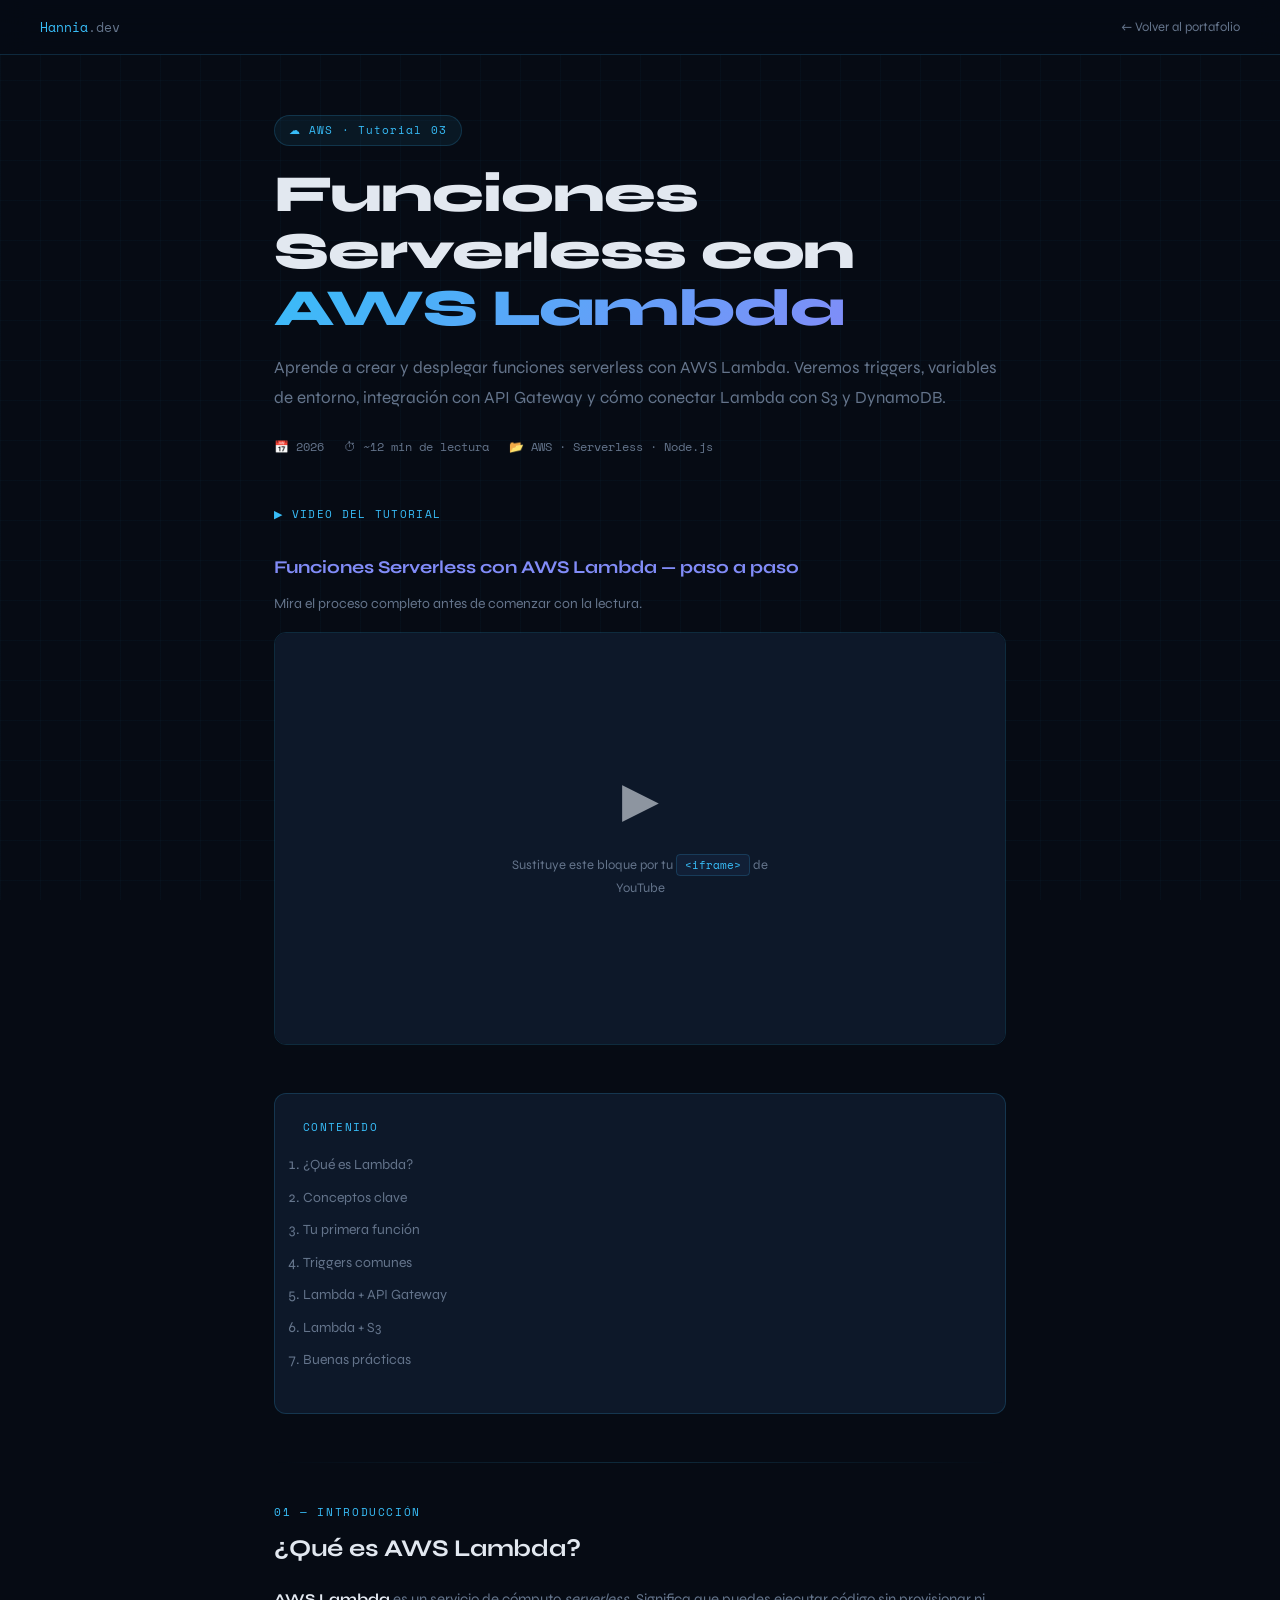
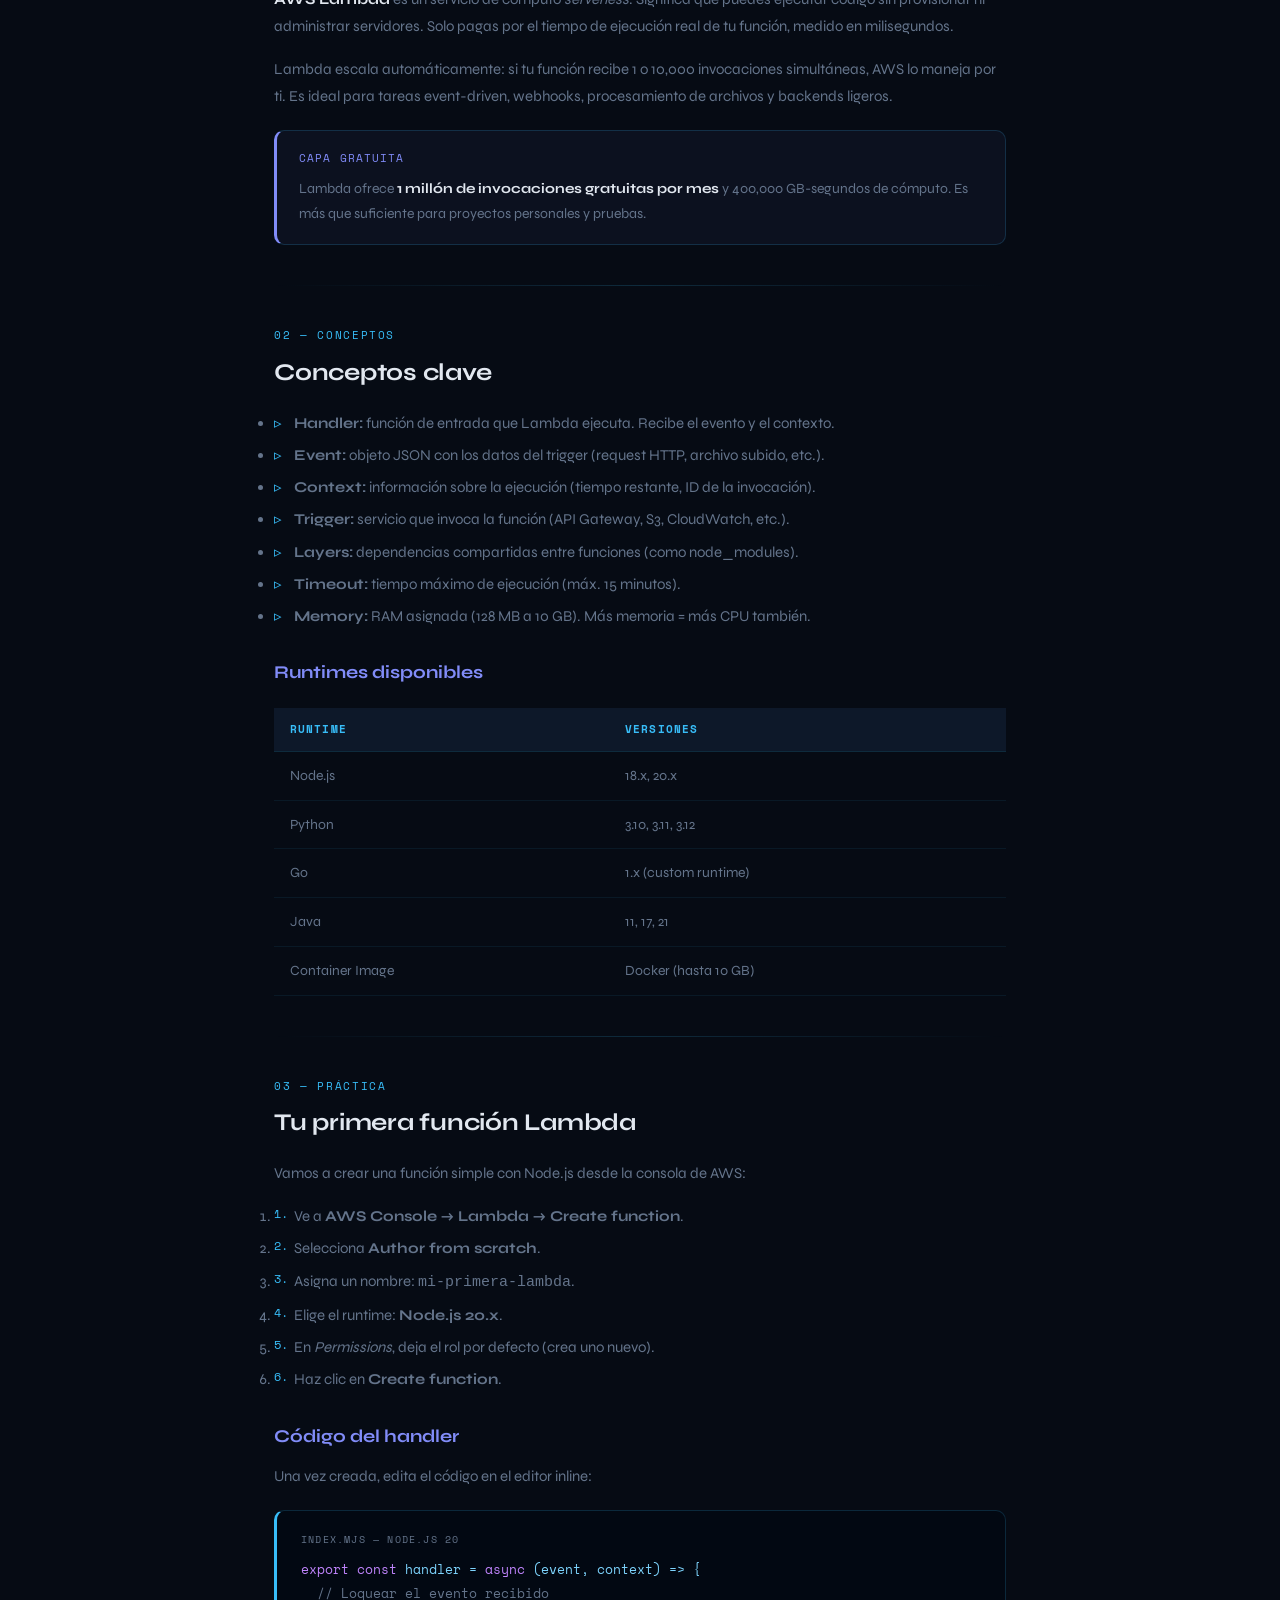
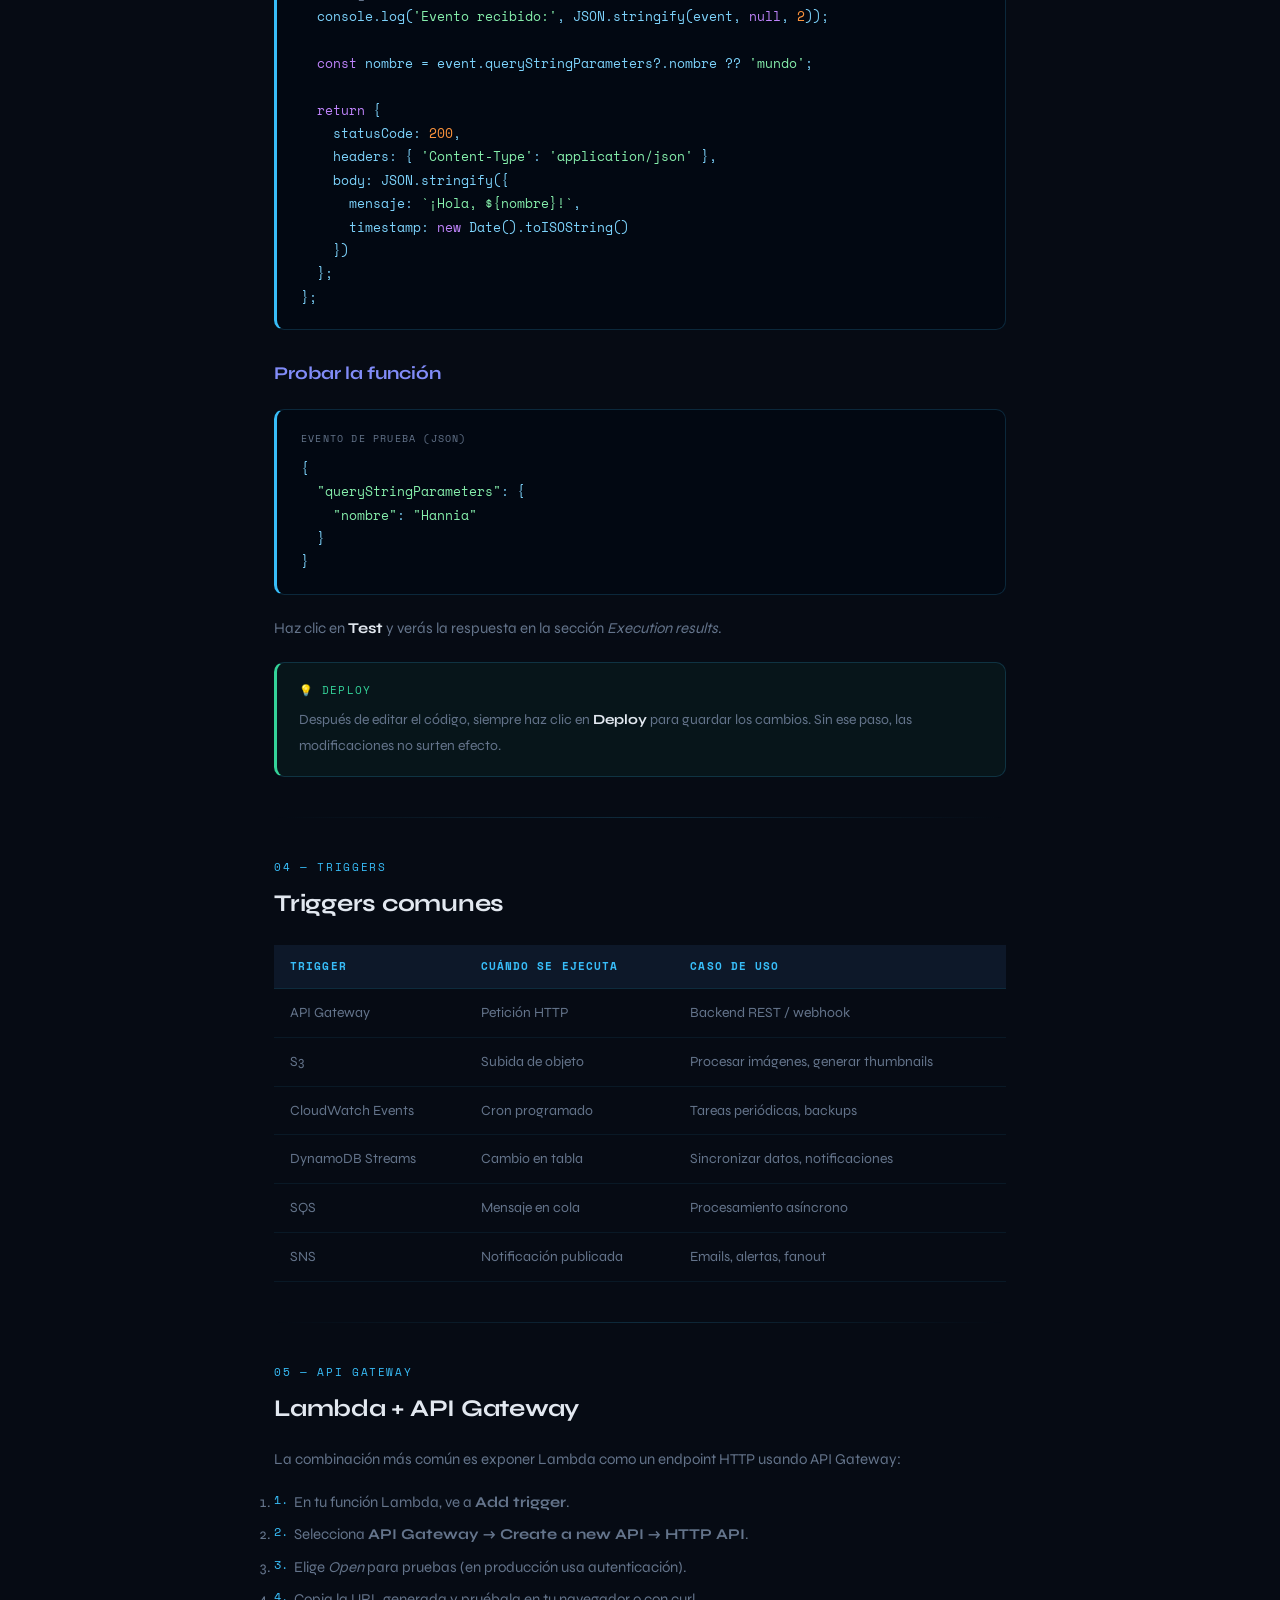
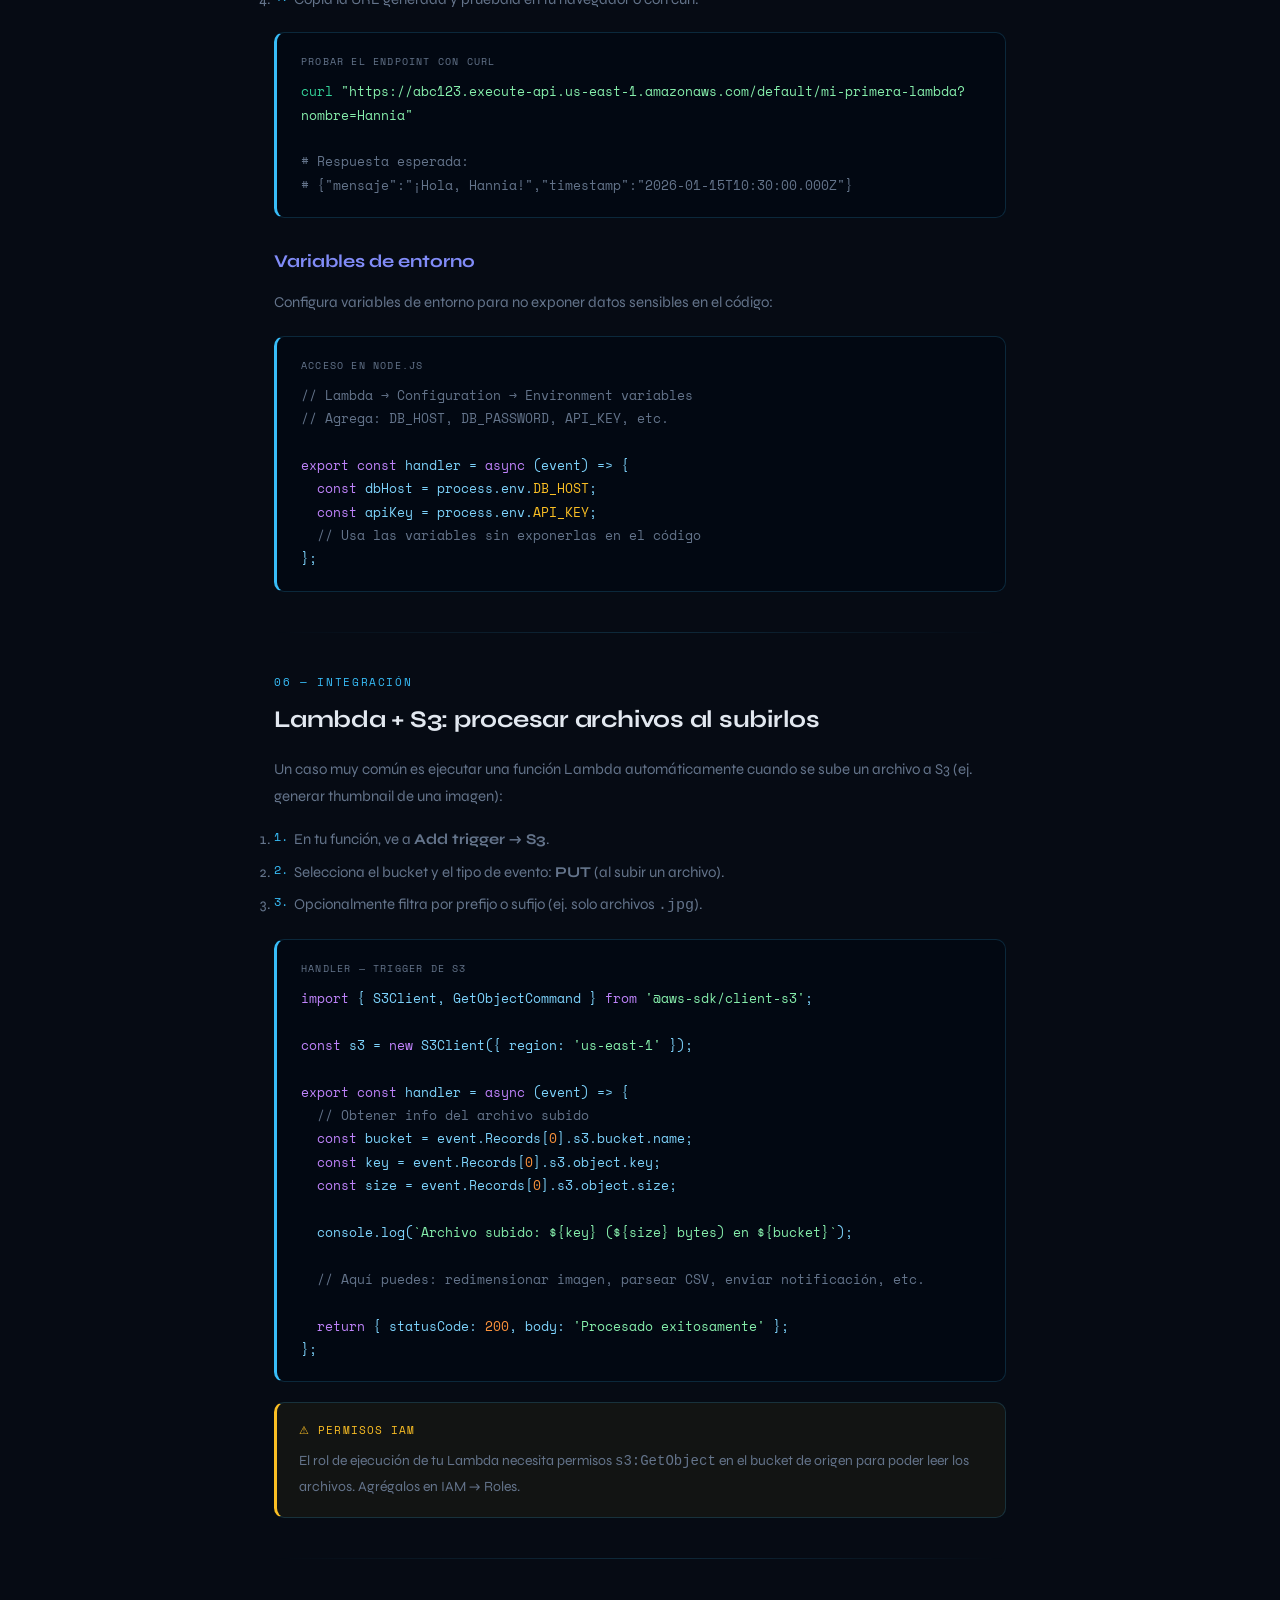
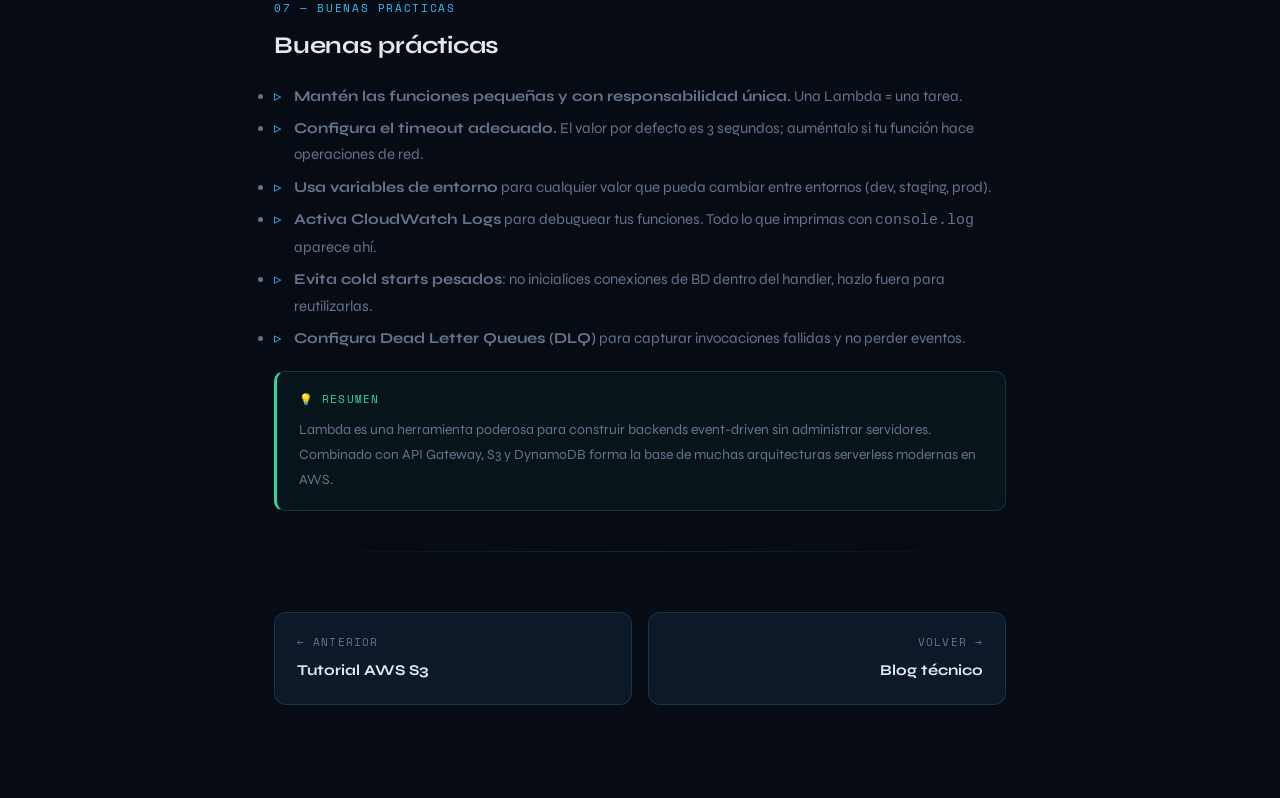
==== src/blog/aws-lambda.html @ 430646fa "first commit" ====
<!DOCTYPE html>
<html lang="es">
<head>
<meta charset="UTF-8">
<meta name="viewport" content="width=device-width, initial-scale=1.0">
<title>Tutorial AWS Lambda | Hannia.dev</title>
<link href="https://fonts.googleapis.com/css2?family=Space+Mono:wght@400;700&family=Syne:wght@400;600;700;800&display=swap" rel="stylesheet">
<style>
:root{
  --bg:#060b14;--surface:#0d1829;--surface2:#111f36;
  --accent:#38bdf8;--accent2:#818cf8;--green:#34d399;
  --text:#e2e8f0;--muted:#64748b;--border:rgba(56,189,248,.18);
}
*,*::before,*::after{box-sizing:border-box;margin:0;padding:0}
html{scroll-behavior:smooth}
body{font-family:'Syne',sans-serif;background:var(--bg);color:var(--text);line-height:1.7}
a{color:var(--accent);text-decoration:none}
a:hover{text-decoration:underline}
body::before{content:'';position:fixed;inset:0;
  background-image:linear-gradient(rgba(56,189,248,.03) 1px,transparent 1px),
  linear-gradient(90deg,rgba(56,189,248,.03) 1px,transparent 1px);
  background-size:40px 40px;pointer-events:none;z-index:0}
.topbar{position:sticky;top:0;z-index:100;display:flex;align-items:center;
  justify-content:space-between;padding:16px 40px;
  background:rgba(6,11,20,.9);backdrop-filter:blur(14px);border-bottom:1px solid var(--border)}
.topbar-logo{font-family:'Space Mono',monospace;font-size:13px;color:var(--accent)}
.topbar-logo span{color:var(--muted)}
.back-link{font-size:13px;color:var(--muted);display:flex;align-items:center;gap:6px;transition:color .2s}
.back-link:hover{color:var(--accent);text-decoration:none}
.page{position:relative;z-index:1;max-width:780px;margin:0 auto;padding:60px 24px 100px}
.article-meta{margin-bottom:48px}
.article-category{display:inline-flex;align-items:center;gap:8px;border:1px solid var(--border);
  border-radius:999px;padding:5px 14px;font-family:'Space Mono',monospace;
  font-size:11px;letter-spacing:.1em;color:var(--accent);
  background:rgba(56,189,248,.07);margin-bottom:20px}
.article-title{font-size:clamp(32px,5vw,52px);font-weight:800;
  letter-spacing:-.02em;line-height:1.1;margin-bottom:16px}
.article-title .hl{background:linear-gradient(135deg,var(--accent),var(--accent2));
  -webkit-background-clip:text;-webkit-text-fill-color:transparent;background-clip:text}
.article-desc{font-size:17px;color:var(--muted);line-height:1.75;margin-bottom:24px}
.article-info{display:flex;gap:20px;flex-wrap:wrap;font-family:'Space Mono',monospace;font-size:12px;color:var(--muted)}
.divider{height:1px;background:linear-gradient(90deg,transparent,var(--border),transparent);margin:40px 0}
.section-num{font-family:'Space Mono',monospace;font-size:11px;letter-spacing:.15em;color:var(--accent);text-transform:uppercase;margin-bottom:8px}
h2{font-size:24px;font-weight:700;margin-bottom:16px;letter-spacing:-.01em}
h3{font-size:18px;font-weight:700;margin:28px 0 12px;color:var(--accent2)}
p{font-size:15px;color:var(--muted);line-height:1.8;margin-bottom:16px}
p strong{color:var(--text)}
ul,ol{padding-left:0;margin-bottom:16px}
li{font-size:15px;color:var(--muted);line-height:1.75;padding-left:20px;position:relative;margin-bottom:6px}
li::before{content:'▹';position:absolute;left:0;color:var(--accent)}
ol{counter-reset:ol}
ol li::before{content:counter(ol,decimal)'.';counter-increment:ol;color:var(--accent);font-family:'Space Mono',monospace;font-size:12px}
.code-block{background:#020812;border:1px solid var(--border);border-left:3px solid var(--accent);
  border-radius:10px;padding:20px 24px;margin:20px 0;overflow-x:auto}
.code-block .cb-label{font-family:'Space Mono',monospace;font-size:10px;
  letter-spacing:.12em;color:var(--muted);text-transform:uppercase;margin-bottom:10px}
pre{font-family:'Space Mono',monospace;font-size:13px;color:#7dd3fc;line-height:1.8;white-space:pre-wrap}
pre .cmd{color:#34d399}
pre .comment{color:var(--muted)}
pre .flag{color:#f0abfc}
pre .arg{color:#fbbf24}
pre .str{color:#86efac}
pre .kw{color:#c084fc}
pre .num{color:#fb923c}
.callout{border:1px solid var(--border);border-left:3px solid var(--green);
  border-radius:10px;padding:18px 22px;margin:20px 0;background:rgba(52,211,153,.05)}
.callout.warn{border-left-color:#fbbf24;background:rgba(251,191,36,.05)}
.callout.info{border-left-color:var(--accent2);background:rgba(129,140,248,.05)}
.callout-label{font-family:'Space Mono',monospace;font-size:11px;text-transform:uppercase;letter-spacing:.1em;margin-bottom:8px}
.callout-label.tip{color:var(--green)}
.callout-label.warn{color:#fbbf24}
.callout-label.info{color:var(--accent2)}
.callout p{margin:0;font-size:14px}
.table-wrap{overflow-x:auto;margin:20px 0}
table{width:100%;border-collapse:collapse;font-size:14px}
th{background:var(--surface);color:var(--accent);font-family:'Space Mono',monospace;
  font-size:11px;text-transform:uppercase;letter-spacing:.1em;
  padding:12px 16px;text-align:left;border-bottom:1px solid var(--border)}
td{padding:12px 16px;color:var(--muted);border-bottom:1px solid rgba(56,189,248,.08)}
tr:hover td{background:var(--surface);color:var(--text)}
.toc{background:var(--surface);border:1px solid var(--border);border-radius:12px;padding:24px 28px;margin-bottom:48px}
.toc-title{font-family:'Space Mono',monospace;font-size:11px;text-transform:uppercase;letter-spacing:.12em;color:var(--accent);margin-bottom:14px}
.toc ol{counter-reset:toc}
.toc li{counter-increment:toc;padding-left:0}
.toc li::before{content:none}
.toc a{color:var(--muted);font-size:14px;transition:color .2s}
.toc a:hover{color:var(--accent);text-decoration:none}
.post-nav{display:flex;justify-content:space-between;gap:16px;flex-wrap:wrap;margin-top:60px}
.post-nav-card{flex:1;min-width:200px;background:var(--surface);border:1px solid var(--border);
  border-radius:12px;padding:20px 22px;transition:border-color .2s,transform .2s}
.post-nav-card:hover{border-color:var(--accent);transform:translateY(-3px);text-decoration:none}
.post-nav-dir{font-family:'Space Mono',monospace;font-size:11px;color:var(--muted);text-transform:uppercase;letter-spacing:.1em;margin-bottom:6px}
.post-nav-title{font-size:15px;font-weight:700;color:var(--text)}
.post-nav-card.next{text-align:right}
/* video */
.video-section{margin-bottom:48px}
.video-label{font-family:'Space Mono',monospace;font-size:11px;
  text-transform:uppercase;letter-spacing:.12em;color:var(--accent);margin-bottom:10px}
.video-title{font-size:18px;font-weight:700;margin-bottom:8px}
.video-desc{font-size:14px;color:var(--muted);margin-bottom:16px}
.video-wrapper{position:relative;padding-bottom:56.25%;height:0;
  overflow:hidden;border-radius:12px;border:1px solid var(--border)}
.video-wrapper iframe{position:absolute;top:0;left:0;width:100%;height:100%}
.video-placeholder{position:absolute;inset:0;display:flex;flex-direction:column;
  align-items:center;justify-content:center;gap:12px;background:var(--surface)}
.video-placeholder-icon{font-size:48px;opacity:.6}
.video-placeholder p{font-size:13px;color:var(--muted);text-align:center;max-width:280px}
.video-placeholder code{font-family:'Space Mono',monospace;font-size:11px;
  background:var(--surface2);border:1px solid var(--border);
  border-radius:4px;padding:2px 8px;color:var(--accent)}
</style>
</head>
<body>

<nav class="topbar">
  <div class="topbar-logo">Hannia<span>.dev</span></div>
  <a href="../index.html" class="back-link">← Volver al portafolio</a>
</nav>

<main class="page">

  <div class="article-meta">
    <div class="article-category">☁ AWS · Tutorial 03</div>
    <h1 class="article-title">Funciones Serverless con<br><span class="hl">AWS Lambda</span></h1>
    <p class="article-desc">
      Aprende a crear y desplegar funciones serverless con AWS Lambda.
      Veremos triggers, variables de entorno, integración con API Gateway
      y cómo conectar Lambda con S3 y DynamoDB.
    </p>
    <div class="article-info">
      <span>📅 2026</span>
      <span>⏱ ~12 min de lectura</span>
      <span>📂 AWS · Serverless · Node.js</span>
    </div>
  </div>

  <!-- VIDEO -->
  <div class="video-section">
    <div class="video-label">▶ Video del tutorial</div>
    <h3 class="video-title">Funciones Serverless con AWS Lambda — paso a paso</h3>
    <p class="video-desc">Mira el proceso completo antes de comenzar con la lectura.</p>
    <div class="video-wrapper">
      <!--
        INSTRUCCIONES: Reemplaza el div.video-placeholder por tu iframe.
        Ejemplo:
        <iframe
          src="https://www.youtube.com/embed/ID_DEL_VIDEO"
          title="Tutorial AWS Lambda"
          frameborder="0"
          allowfullscreen>
        </iframe>
      -->
      <div class="video-placeholder">
        <div class="video-placeholder-icon">▶</div>
        <p>Sustituye este bloque por tu <code>&lt;iframe&gt;</code> de YouTube</p>
      </div>
    </div>
  </div>

  <div class="toc">
    <div class="toc-title">Contenido</div>
    <ol>
      <li><a href="#intro">¿Qué es Lambda?</a></li>
      <li><a href="#conceptos">Conceptos clave</a></li>
      <li><a href="#primera">Tu primera función</a></li>
      <li><a href="#triggers">Triggers comunes</a></li>
      <li><a href="#api">Lambda + API Gateway</a></li>
      <li><a href="#s3">Lambda + S3</a></li>
      <li><a href="#buenas">Buenas prácticas</a></li>
    </ol>
  </div>

  <div class="divider"></div>

  <section id="intro">
    <div class="section-num">01 — Introducción</div>
    <h2>¿Qué es AWS Lambda?</h2>
    <p>
      <strong>AWS Lambda</strong> es un servicio de cómputo <em>serverless</em>. Significa que puedes
      ejecutar código sin provisionar ni administrar servidores. Solo pagas por el tiempo de ejecución
      real de tu función, medido en milisegundos.
    </p>
    <p>
      Lambda escala automáticamente: si tu función recibe 1 o 10,000 invocaciones simultáneas,
      AWS lo maneja por ti. Es ideal para tareas event-driven, webhooks, procesamiento de archivos
      y backends ligeros.
    </p>
    <div class="callout info">
      <div class="callout-label info">Capa gratuita</div>
      <p>Lambda ofrece <strong>1 millón de invocaciones gratuitas por mes</strong> y 400,000 GB-segundos de cómputo. Es más que suficiente para proyectos personales y pruebas.</p>
    </div>
  </section>

  <div class="divider"></div>

  <section id="conceptos">
    <div class="section-num">02 — Conceptos</div>
    <h2>Conceptos clave</h2>
    <ul>
      <li><strong>Handler:</strong> función de entrada que Lambda ejecuta. Recibe el evento y el contexto.</li>
      <li><strong>Event:</strong> objeto JSON con los datos del trigger (request HTTP, archivo subido, etc.).</li>
      <li><strong>Context:</strong> información sobre la ejecución (tiempo restante, ID de la invocación).</li>
      <li><strong>Trigger:</strong> servicio que invoca la función (API Gateway, S3, CloudWatch, etc.).</li>
      <li><strong>Layers:</strong> dependencias compartidas entre funciones (como node_modules).</li>
      <li><strong>Timeout:</strong> tiempo máximo de ejecución (máx. 15 minutos).</li>
      <li><strong>Memory:</strong> RAM asignada (128 MB a 10 GB). Más memoria = más CPU también.</li>
    </ul>

    <h3>Runtimes disponibles</h3>
    <div class="table-wrap">
      <table>
        <thead><tr><th>Runtime</th><th>Versiones</th></tr></thead>
        <tbody>
          <tr><td>Node.js</td><td>18.x, 20.x</td></tr>
          <tr><td>Python</td><td>3.10, 3.11, 3.12</td></tr>
          <tr><td>Go</td><td>1.x (custom runtime)</td></tr>
          <tr><td>Java</td><td>11, 17, 21</td></tr>
          <tr><td>Container Image</td><td>Docker (hasta 10 GB)</td></tr>
        </tbody>
      </table>
    </div>
  </section>

  <div class="divider"></div>

  <section id="primera">
    <div class="section-num">03 — Práctica</div>
    <h2>Tu primera función Lambda</h2>
    <p>Vamos a crear una función simple con Node.js desde la consola de AWS:</p>
    <ol>
      <li>Ve a <strong>AWS Console → Lambda → Create function</strong>.</li>
      <li>Selecciona <strong>Author from scratch</strong>.</li>
      <li>Asigna un nombre: <code>mi-primera-lambda</code>.</li>
      <li>Elige el runtime: <strong>Node.js 20.x</strong>.</li>
      <li>En <em>Permissions</em>, deja el rol por defecto (crea uno nuevo).</li>
      <li>Haz clic en <strong>Create function</strong>.</li>
    </ol>

    <h3>Código del handler</h3>
    <p>Una vez creada, edita el código en el editor inline:</p>
    <div class="code-block">
      <div class="cb-label">index.mjs — Node.js 20</div>
      <pre><span class="kw">export const</span> handler = <span class="kw">async</span> (event, context) => {
  <span class="comment">// Loguear el evento recibido</span>
  console.log(<span class="str">'Evento recibido:'</span>, JSON.stringify(event, <span class="kw">null</span>, <span class="num">2</span>));

  <span class="kw">const</span> nombre = event.queryStringParameters?.nombre ?? <span class="str">'mundo'</span>;

  <span class="kw">return</span> {
    statusCode: <span class="num">200</span>,
    headers: { <span class="str">'Content-Type'</span>: <span class="str">'application/json'</span> },
    body: JSON.stringify({
      mensaje: <span class="str">`¡Hola, ${nombre}!`</span>,
      timestamp: <span class="kw">new</span> Date().toISOString()
    })
  };
};</pre>
    </div>

    <h3>Probar la función</h3>
    <div class="code-block">
      <div class="cb-label">Evento de prueba (JSON)</div>
      <pre>{
  <span class="str">"queryStringParameters"</span>: {
    <span class="str">"nombre"</span>: <span class="str">"Hannia"</span>
  }
}</pre>
    </div>
    <p>Haz clic en <strong>Test</strong> y verás la respuesta en la sección <em>Execution results</em>.</p>
    <div class="callout tip">
      <div class="callout-label tip">💡 Deploy</div>
      <p>Después de editar el código, siempre haz clic en <strong>Deploy</strong> para guardar los cambios. Sin ese paso, las modificaciones no surten efecto.</p>
    </div>
  </section>

  <div class="divider"></div>

  <section id="triggers">
    <div class="section-num">04 — Triggers</div>
    <h2>Triggers comunes</h2>
    <div class="table-wrap">
      <table>
        <thead><tr><th>Trigger</th><th>Cuándo se ejecuta</th><th>Caso de uso</th></tr></thead>
        <tbody>
          <tr><td>API Gateway</td><td>Petición HTTP</td><td>Backend REST / webhook</td></tr>
          <tr><td>S3</td><td>Subida de objeto</td><td>Procesar imágenes, generar thumbnails</td></tr>
          <tr><td>CloudWatch Events</td><td>Cron programado</td><td>Tareas periódicas, backups</td></tr>
          <tr><td>DynamoDB Streams</td><td>Cambio en tabla</td><td>Sincronizar datos, notificaciones</td></tr>
          <tr><td>SQS</td><td>Mensaje en cola</td><td>Procesamiento asíncrono</td></tr>
          <tr><td>SNS</td><td>Notificación publicada</td><td>Emails, alertas, fanout</td></tr>
        </tbody>
      </table>
    </div>
  </section>

  <div class="divider"></div>

  <section id="api">
    <div class="section-num">05 — API Gateway</div>
    <h2>Lambda + API Gateway</h2>
    <p>La combinación más común es exponer Lambda como un endpoint HTTP usando API Gateway:</p>
    <ol>
      <li>En tu función Lambda, ve a <strong>Add trigger</strong>.</li>
      <li>Selecciona <strong>API Gateway → Create a new API → HTTP API</strong>.</li>
      <li>Elige <em>Open</em> para pruebas (en producción usa autenticación).</li>
      <li>Copia la URL generada y pruébala en tu navegador o con curl.</li>
    </ol>
    <div class="code-block">
      <div class="cb-label">Probar el endpoint con curl</div>
      <pre><span class="cmd">curl</span> <span class="str">"https://abc123.execute-api.us-east-1.amazonaws.com/default/mi-primera-lambda?nombre=Hannia"</span>

<span class="comment"># Respuesta esperada:</span>
<span class="comment"># {"mensaje":"¡Hola, Hannia!","timestamp":"2026-01-15T10:30:00.000Z"}</span></pre>
    </div>

    <h3>Variables de entorno</h3>
    <p>Configura variables de entorno para no exponer datos sensibles en el código:</p>
    <div class="code-block">
      <div class="cb-label">Acceso en Node.js</div>
      <pre><span class="comment">// Lambda → Configuration → Environment variables</span>
<span class="comment">// Agrega: DB_HOST, DB_PASSWORD, API_KEY, etc.</span>

<span class="kw">export const</span> handler = <span class="kw">async</span> (event) => {
  <span class="kw">const</span> dbHost = process.env.<span class="arg">DB_HOST</span>;
  <span class="kw">const</span> apiKey = process.env.<span class="arg">API_KEY</span>;
  <span class="comment">// Usa las variables sin exponerlas en el código</span>
};</pre>
    </div>
  </section>

  <div class="divider"></div>

  <section id="s3">
    <div class="section-num">06 — Integración</div>
    <h2>Lambda + S3: procesar archivos al subirlos</h2>
    <p>Un caso muy común es ejecutar una función Lambda automáticamente cuando se sube un archivo a S3 (ej. generar thumbnail de una imagen):</p>
    <ol>
      <li>En tu función, ve a <strong>Add trigger → S3</strong>.</li>
      <li>Selecciona el bucket y el tipo de evento: <strong>PUT</strong> (al subir un archivo).</li>
      <li>Opcionalmente filtra por prefijo o sufijo (ej. solo archivos <code>.jpg</code>).</li>
    </ol>
    <div class="code-block">
      <div class="cb-label">Handler — trigger de S3</div>
      <pre><span class="kw">import</span> { S3Client, GetObjectCommand } <span class="kw">from</span> <span class="str">'@aws-sdk/client-s3'</span>;

<span class="kw">const</span> s3 = <span class="kw">new</span> S3Client({ region: <span class="str">'us-east-1'</span> });

<span class="kw">export const</span> handler = <span class="kw">async</span> (event) => {
  <span class="comment">// Obtener info del archivo subido</span>
  <span class="kw">const</span> bucket = event.Records[<span class="num">0</span>].s3.bucket.name;
  <span class="kw">const</span> key = event.Records[<span class="num">0</span>].s3.object.key;
  <span class="kw">const</span> size = event.Records[<span class="num">0</span>].s3.object.size;

  console.log(<span class="str">`Archivo subido: ${key} (${size} bytes) en ${bucket}`</span>);

  <span class="comment">// Aquí puedes: redimensionar imagen, parsear CSV, enviar notificación, etc.</span>

  <span class="kw">return</span> { statusCode: <span class="num">200</span>, body: <span class="str">'Procesado exitosamente'</span> };
};</pre>
    </div>
    <div class="callout warn">
      <div class="callout-label warn">⚠ Permisos IAM</div>
      <p>El rol de ejecución de tu Lambda necesita permisos <code>s3:GetObject</code> en el bucket de origen para poder leer los archivos. Agrégalos en IAM → Roles.</p>
    </div>
  </section>

  <div class="divider"></div>

  <section id="buenas">
    <div class="section-num">07 — Buenas prácticas</div>
    <h2>Buenas prácticas</h2>
    <ul>
      <li><strong>Mantén las funciones pequeñas y con responsabilidad única.</strong> Una Lambda = una tarea.</li>
      <li><strong>Configura el timeout adecuado.</strong> El valor por defecto es 3 segundos; auméntalo si tu función hace operaciones de red.</li>
      <li><strong>Usa variables de entorno</strong> para cualquier valor que pueda cambiar entre entornos (dev, staging, prod).</li>
      <li><strong>Activa CloudWatch Logs</strong> para debuguear tus funciones. Todo lo que imprimas con <code>console.log</code> aparece ahí.</li>
      <li><strong>Evita cold starts pesados</strong>: no inicialices conexiones de BD dentro del handler, hazlo fuera para reutilizarlas.</li>
      <li><strong>Configura Dead Letter Queues (DLQ)</strong> para capturar invocaciones fallidas y no perder eventos.</li>
    </ul>

    <div class="callout tip">
      <div class="callout-label tip">💡 Resumen</div>
      <p>Lambda es una herramienta poderosa para construir backends event-driven sin administrar servidores. Combinado con API Gateway, S3 y DynamoDB forma la base de muchas arquitecturas serverless modernas en AWS.</p>
    </div>
  </section>

  <div class="divider"></div>

  <nav class="post-nav">
    <a href="aws-s3.html" class="post-nav-card">
      <div class="post-nav-dir">← Anterior</div>
      <div class="post-nav-title">Tutorial AWS S3</div>
    </a>
    <a href="../index.html#blog" class="post-nav-card next">
      <div class="post-nav-dir">Volver →</div>
      <div class="post-nav-title">Blog técnico</div>
    </a>
  </nav>

</main>
</body>
</html>
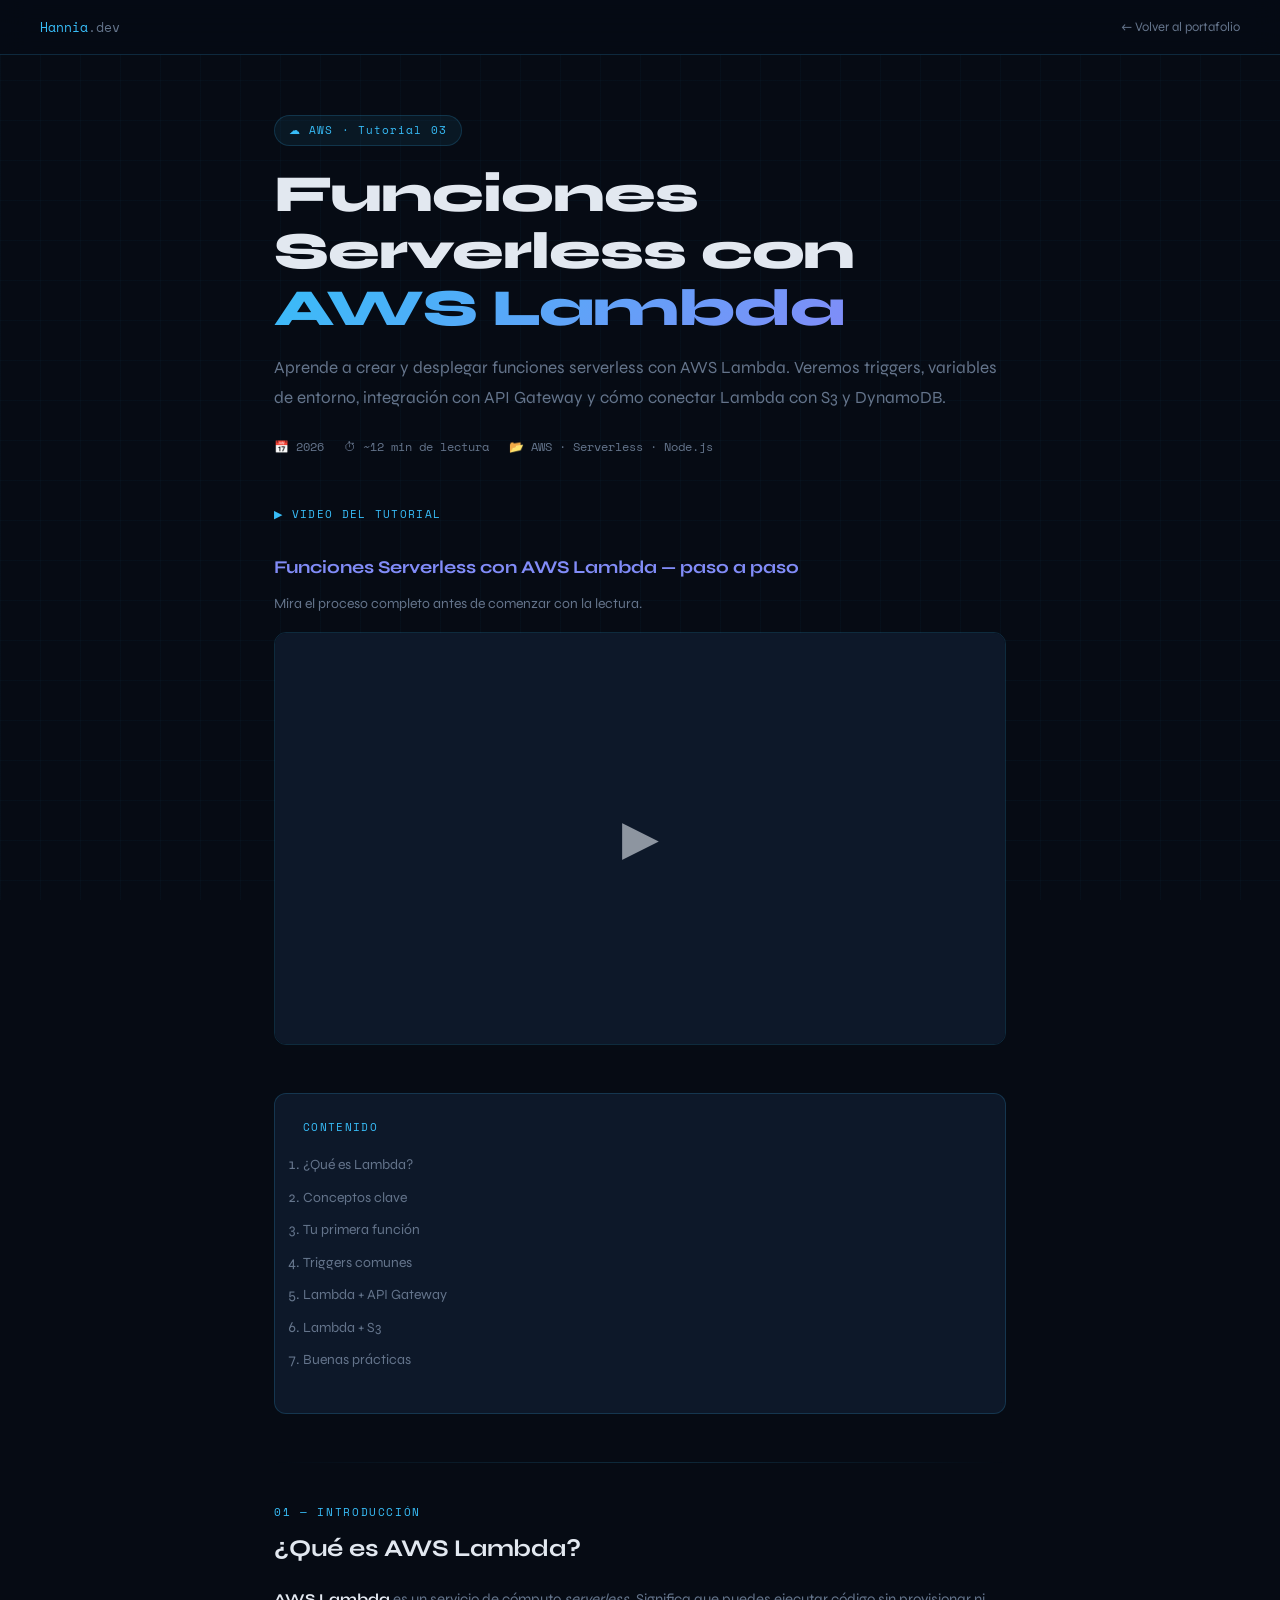
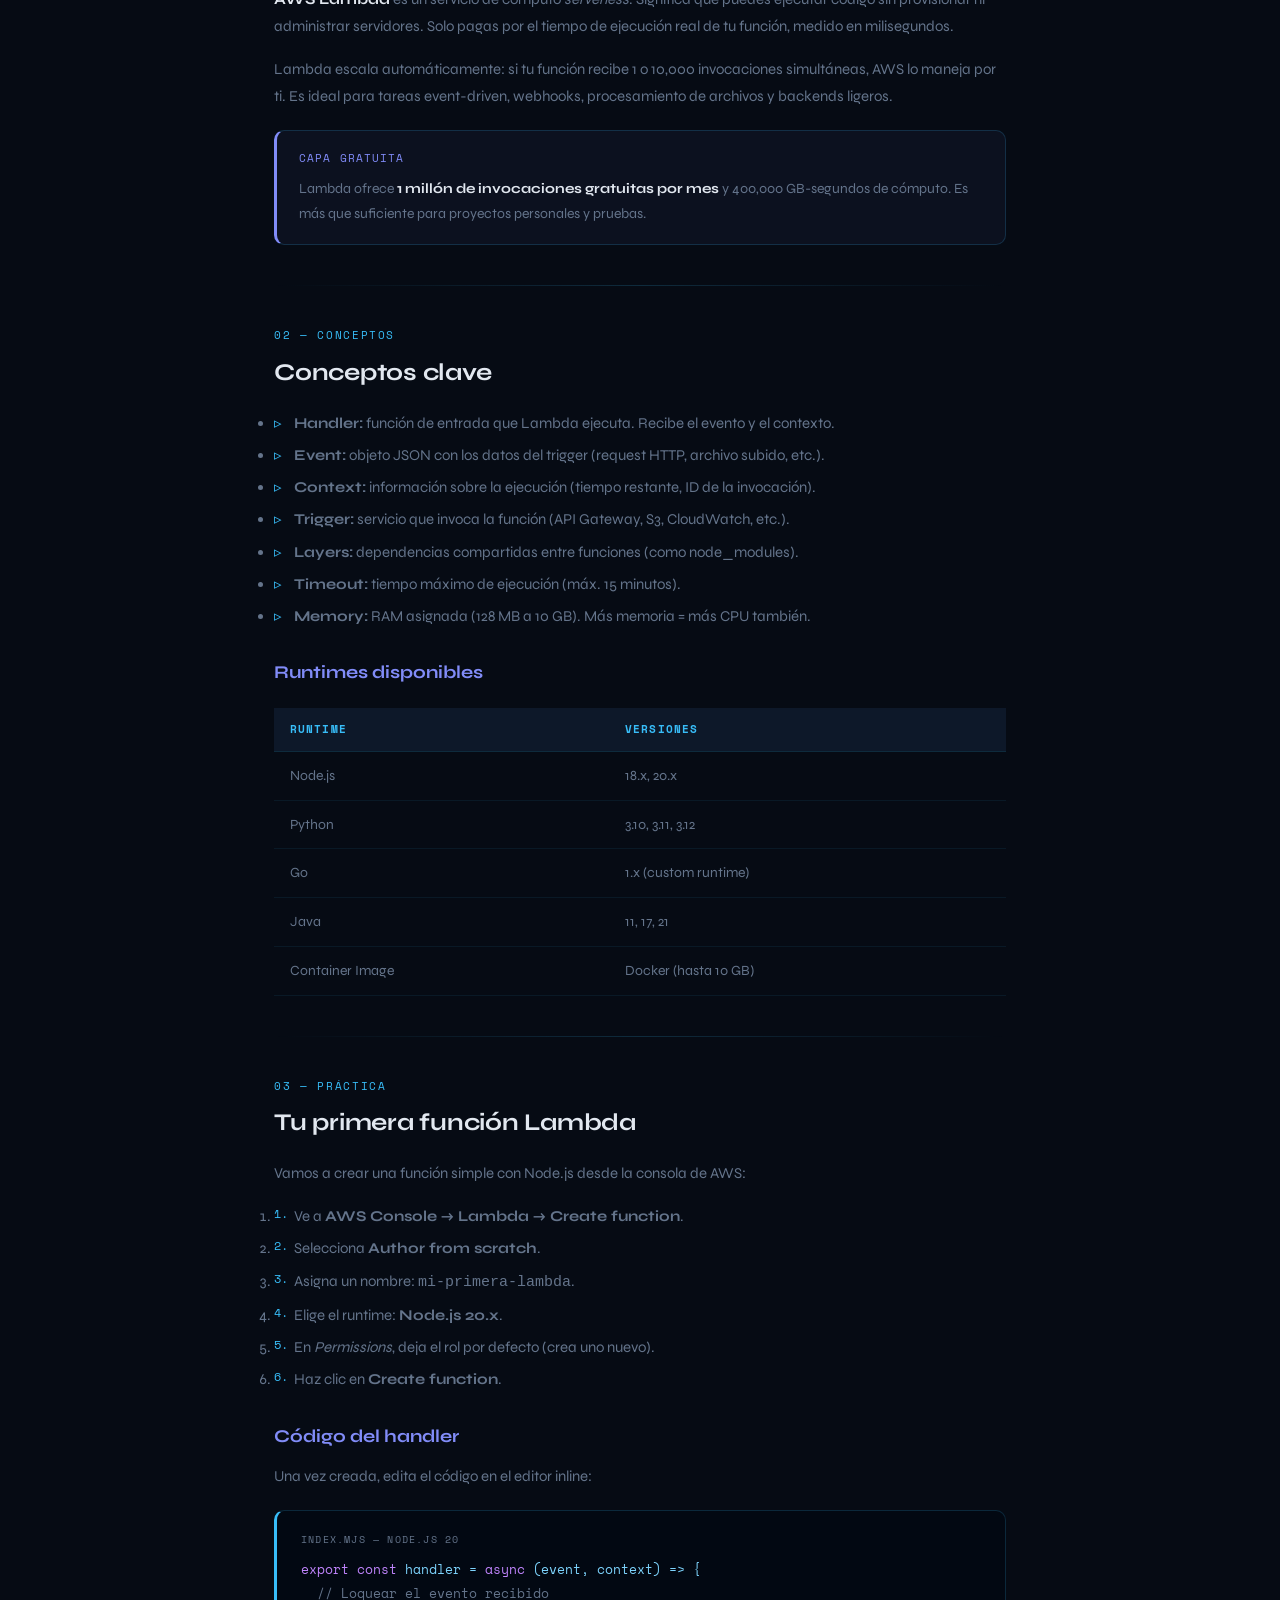
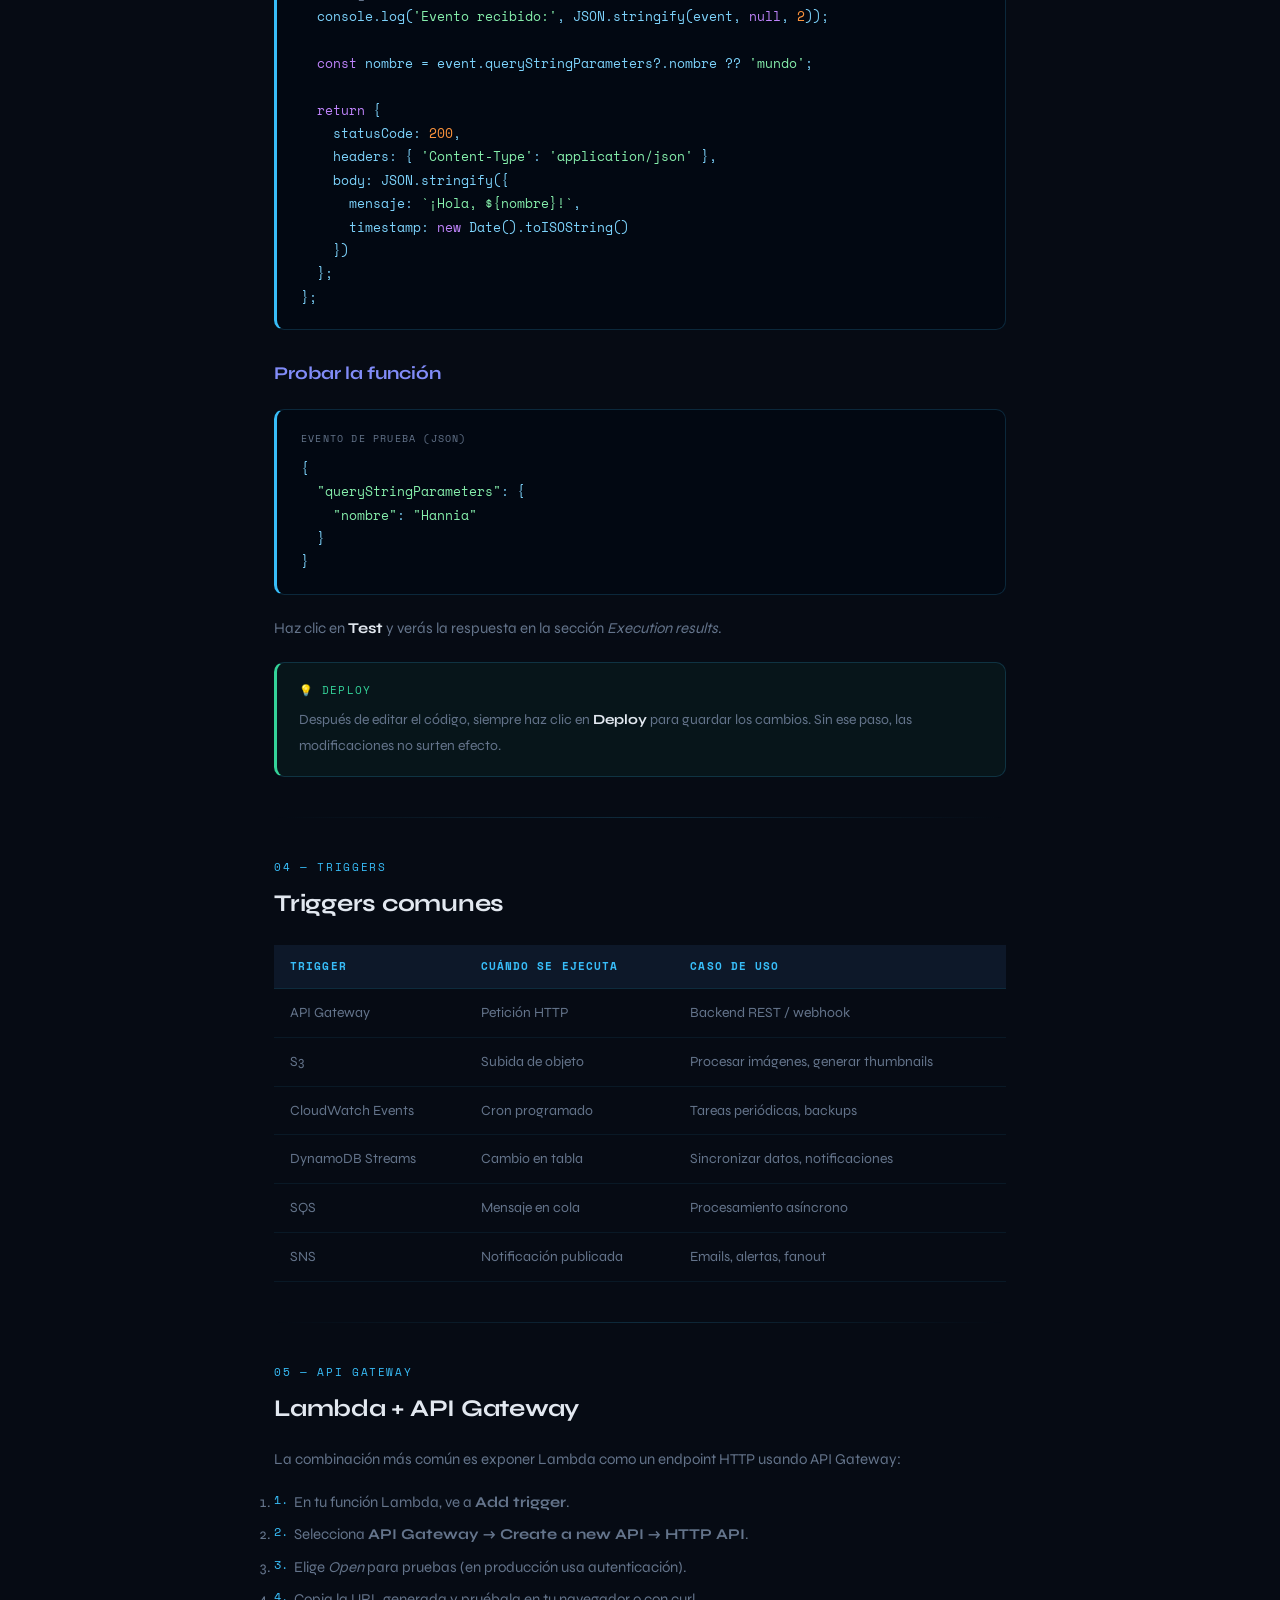
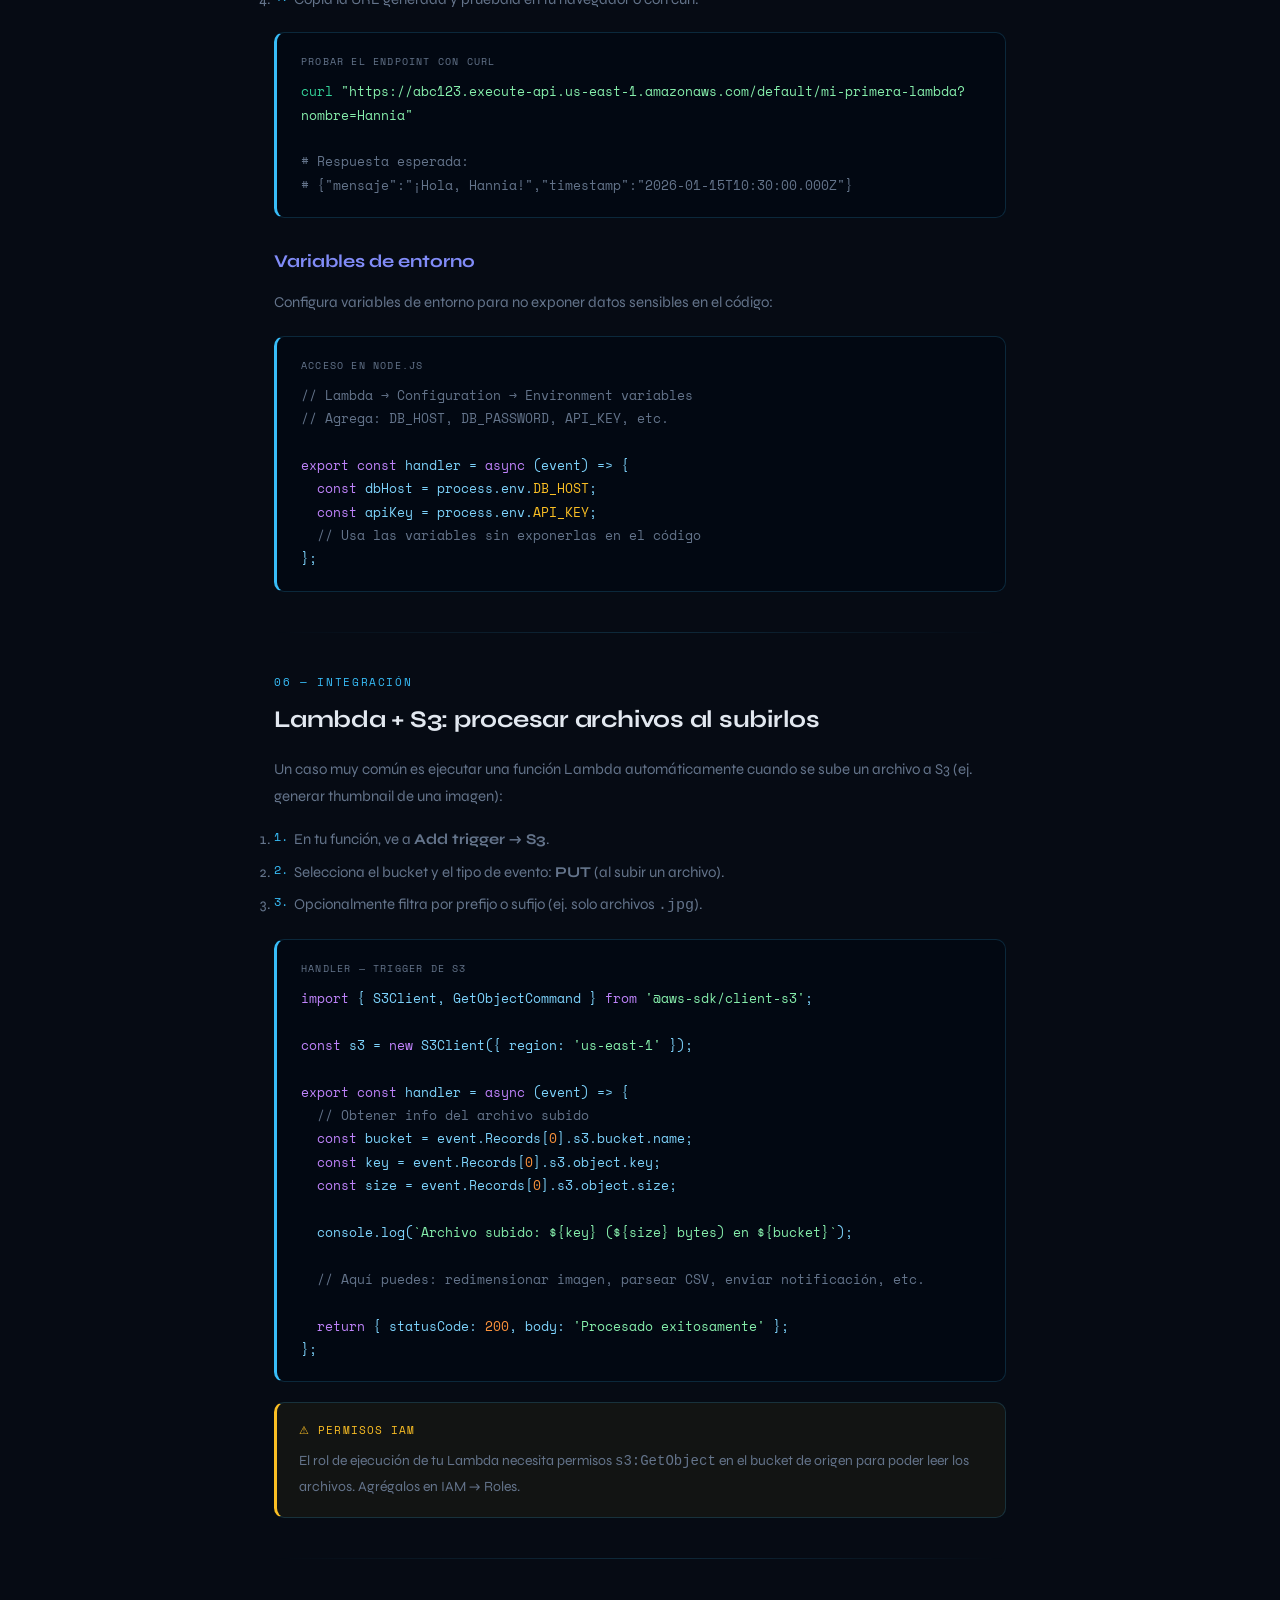
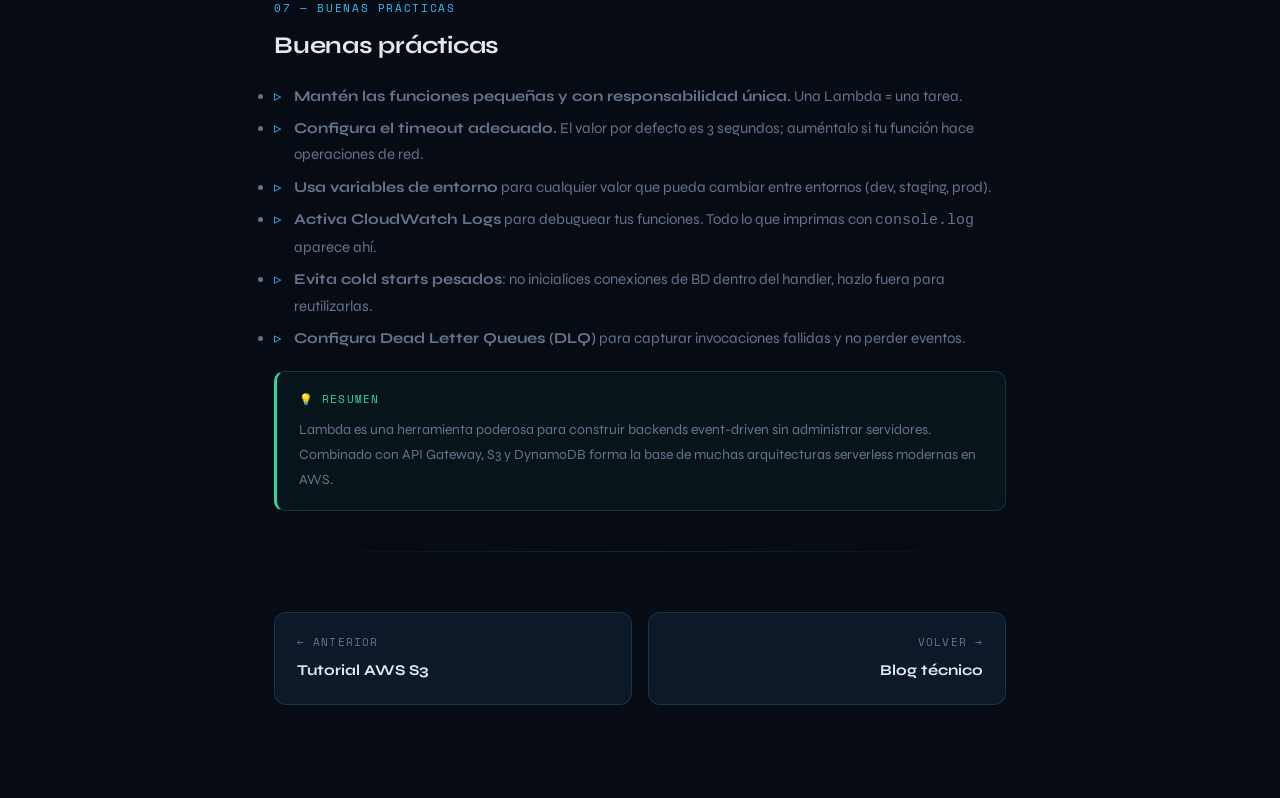
==== commit 64d43127: "first commit" ====
--- a/src/blog/aws-lambda.html
+++ b/src/blog/aws-lambda.html
@@ -152,7 +152,6 @@
       -->
       <div class="video-placeholder">
         <div class="video-placeholder-icon">▶</div>
-        <p>Sustituye este bloque por tu <code>&lt;iframe&gt;</code> de YouTube</p>
       </div>
     </div>
   </div>
